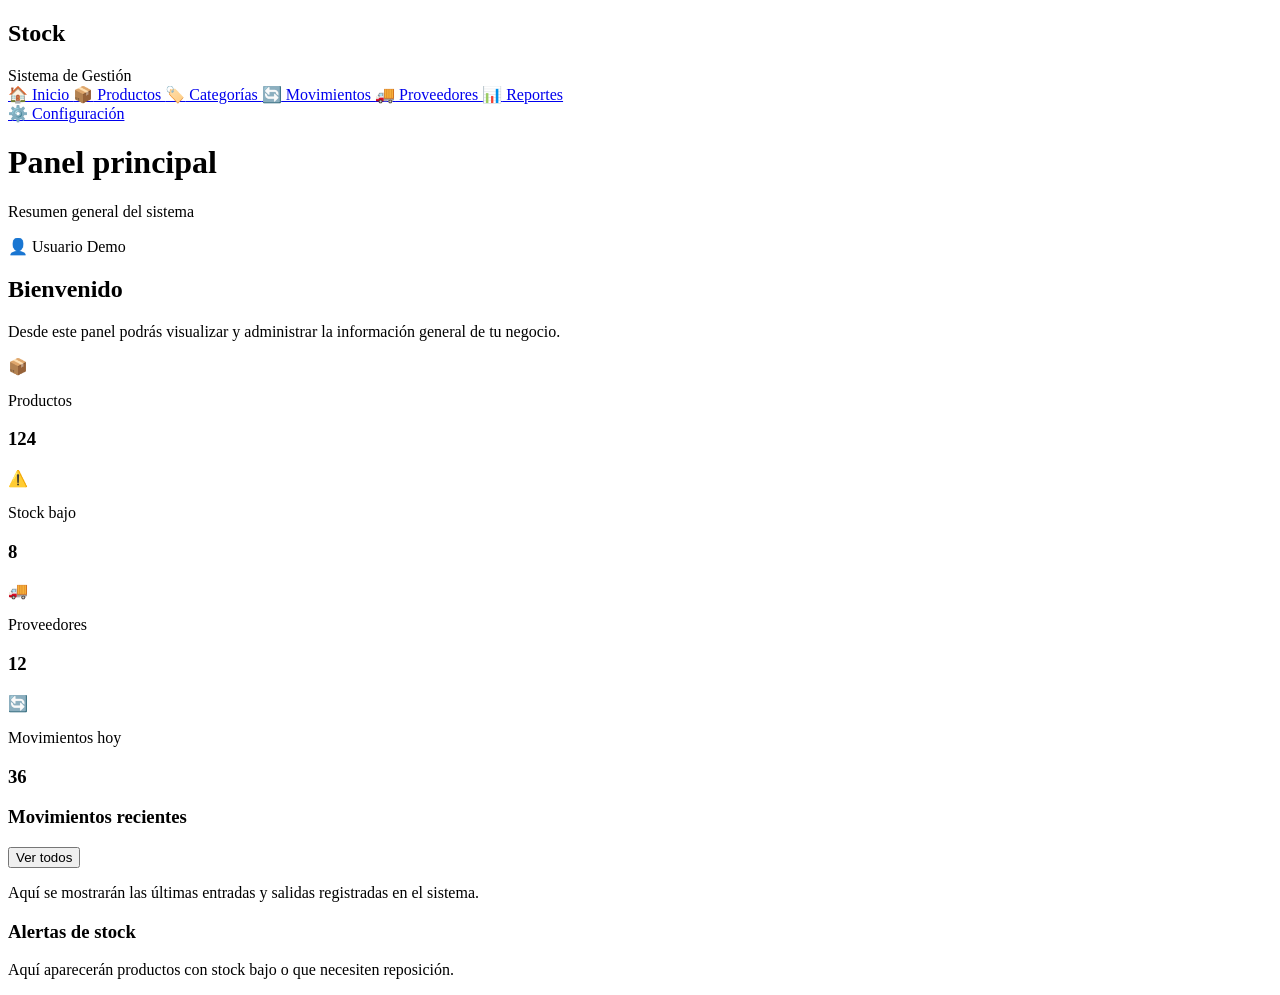
==== index.html @ a705c0dd "feat: crear estructura y dashboard de stock" ====
<!DOCTYPE html>
<html lang="es">
<head>
    <meta charset="UTF-8">
    <meta name="viewport" content="width=device-width, initial-scale=1.0">

    <title>Sistema de Stock | Demo</title>

    <link rel="stylesheet" href="css/styles.css">
</head>

<body>

    <div class="app">

        <!-- MENÚ LATERAL -->
        <aside class="sidebar">

            <div class="sidebar-logo">
                <h2>Stock</h2>
                <span>Sistema de Gestión</span>
            </div>

            <nav class="sidebar-menu">

                <a href="#" class="menu-item active">
                    <span>🏠</span>
                    Inicio
                </a>

                <a href="pages/productos.html" class="menu-item">
                    <span>📦</span>
                    Productos
                </a>

                <a href="pages/categorias.html" class="menu-item">
                    <span>🏷️</span>
                    Categorías
                </a>

                <a href="pages/movimientos.html" class="menu-item">
                    <span>🔄</span>
                    Movimientos
                </a>

                <a href="pages/proveedores.html" class="menu-item">
                    <span>🚚</span>
                    Proveedores
                </a>

                <a href="pages/reportes.html" class="menu-item">
                    <span>📊</span>
                    Reportes
                </a>

            </nav>

            <div class="sidebar-footer">

                <a href="pages/configuracion.html" class="menu-item">
                    <span>⚙️</span>
                    Configuración
                </a>

            </div>

        </aside>


        <!-- CONTENIDO PRINCIPAL -->
        <main class="main-content">

            <!-- HEADER -->
            <header class="topbar">

                <div>
                    <h1>Panel principal</h1>
                    <p>Resumen general del sistema</p>
                </div>

                <div class="demo-user">
                    <span>👤</span>
                    Usuario Demo
                </div>

            </header>


            <!-- DASHBOARD -->
            <section class="dashboard">

                <div class="welcome">
                    <h2>Bienvenido</h2>
                    <p>
                        Desde este panel podrás visualizar y administrar
                        la información general de tu negocio.
                    </p>
                </div>


                <!-- TARJETAS -->
                <div class="stats">

                    <div class="stat-card">
                        <span class="stat-icon">📦</span>

                        <div>
                            <p>Productos</p>
                            <h3>124</h3>
                        </div>
                    </div>


                    <div class="stat-card">
                        <span class="stat-icon">⚠️</span>

                        <div>
                            <p>Stock bajo</p>
                            <h3>8</h3>
                        </div>
                    </div>


                    <div class="stat-card">
                        <span class="stat-icon">🚚</span>

                        <div>
                            <p>Proveedores</p>
                            <h3>12</h3>
                        </div>
                    </div>


                    <div class="stat-card">
                        <span class="stat-icon">🔄</span>

                        <div>
                            <p>Movimientos hoy</p>
                            <h3>36</h3>
                        </div>
                    </div>

                </div>


                <!-- CONTENIDO INFERIOR -->
                <div class="dashboard-grid">

                    <div class="panel">

                        <div class="panel-header">
                            <h3>Movimientos recientes</h3>
                            <button>Ver todos</button>
                        </div>

                        <p class="placeholder">
                            Aquí se mostrarán las últimas entradas y salidas
                            registradas en el sistema.
                        </p>

                    </div>


                    <div class="panel">

                        <div class="panel-header">
                            <h3>Alertas de stock</h3>
                        </div>

                        <p class="placeholder">
                            Aquí aparecerán productos con stock bajo
                            o que necesiten reposición.
                        </p>

                    </div>

                </div>

            </section>

        </main>

    </div>

    <script src="js/app.js"></script>

</body>
</html>
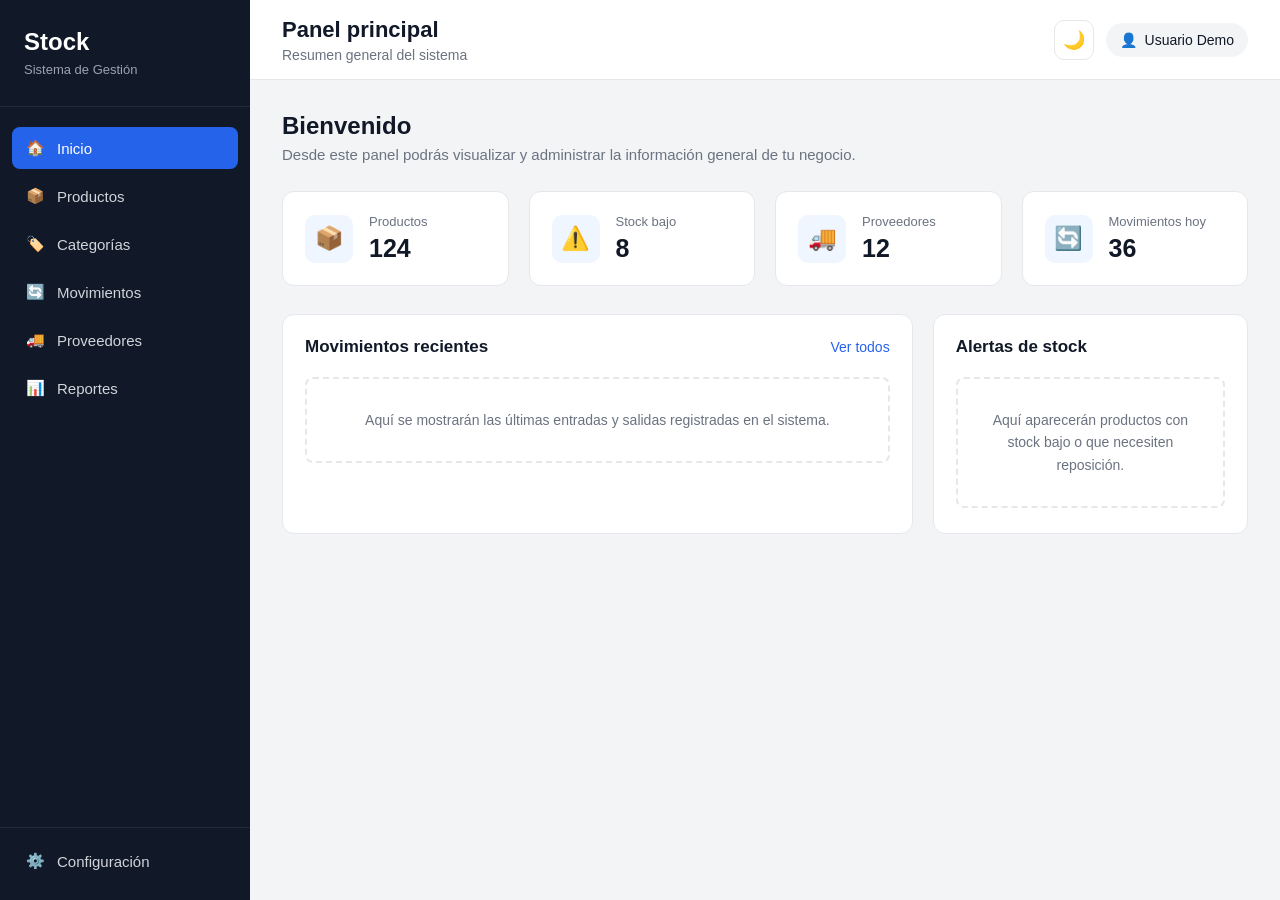
==== commit 1b9f1c6d: "feat:crear dashboard y vista inicial de productos" ====
--- a/index.html
+++ b/index.html
@@ -77,11 +77,20 @@
                     <h1>Panel principal</h1>
                     <p>Resumen general del sistema</p>
                 </div>
+                
+                <div class="topbar-actions">
+
+                <button id="theme-toggle" class="theme-toggle" title="Cambiar tema">
+                    🌙
+                </button>
 
                 <div class="demo-user">
                     <span>👤</span>
                     Usuario Demo
                 </div>
+
+                </div>
+
 
             </header>
 
--- a/css/styles.css
+++ b/css/styles.css
@@ -0,0 +1,732 @@
+/* ==============================
+   CONFIGURACIÓN GENERAL
+================================= */
+
+* {
+    margin: 0;
+    padding: 0;
+    box-sizing: border-box;
+}
+
+:root {
+    --sidebar-bg: #111827;
+    --sidebar-hover: #1f2937;
+    --sidebar-active: #2563eb;
+
+    --background: #f3f4f6;
+    --surface: #ffffff;
+
+    --text-primary: #111827;
+    --text-secondary: #6b7280;
+
+    --border: #e5e7eb;
+
+    --primary: #2563eb;
+    --primary-hover: #1d4ed8;
+
+    --radius: 12px;
+}
+
+body {
+    font-family: Arial, Helvetica, sans-serif;
+    background: var(--background);
+    color: var(--text-primary);
+}
+
+button,
+a {
+    font-family: inherit;
+}
+
+a {
+    text-decoration: none;
+}
+
+
+/* ==============================
+   ESTRUCTURA PRINCIPAL
+================================= */
+
+.app {
+    display: flex;
+    min-height: 100vh;
+}
+
+
+/* ==============================
+   SIDEBAR
+================================= */
+
+.sidebar {
+    width: 250px;
+    min-height: 100vh;
+
+    background: var(--sidebar-bg);
+    color: white;
+
+    display: flex;
+    flex-direction: column;
+
+    position: fixed;
+    top: 0;
+    left: 0;
+}
+
+.sidebar-logo {
+    padding: 28px 24px;
+    border-bottom: 1px solid rgba(255,255,255,0.08);
+}
+
+.sidebar-logo h2 {
+    font-size: 24px;
+    margin-bottom: 4px;
+}
+
+.sidebar-logo span {
+    font-size: 13px;
+    color: #9ca3af;
+}
+
+
+/* ==============================
+   MENÚ
+================================= */
+
+.sidebar-menu {
+    padding: 20px 12px;
+    flex: 1;
+}
+
+.menu-item {
+    display: flex;
+    align-items: center;
+    gap: 12px;
+
+    color: #d1d5db;
+
+    padding: 12px 14px;
+    margin-bottom: 6px;
+
+    border-radius: 8px;
+
+    font-size: 15px;
+
+    transition: 0.2s ease;
+}
+
+.menu-item:hover {
+    background: var(--sidebar-hover);
+    color: white;
+}
+
+.menu-item.active {
+    background: var(--sidebar-active);
+    color: white;
+}
+
+.sidebar-footer {
+    padding: 12px;
+    border-top: 1px solid rgba(255,255,255,0.08);
+}
+
+
+/* ==============================
+   CONTENIDO PRINCIPAL
+================================= */
+
+.main-content {
+    margin-left: 250px;
+    width: calc(100% - 250px);
+    min-height: 100vh;
+}
+
+
+/* ==============================
+   TOPBAR
+================================= */
+
+.topbar {
+    background: var(--surface);
+
+    min-height: 80px;
+
+    display: flex;
+    align-items: center;
+    justify-content: space-between;
+
+    padding: 16px 32px;
+
+    border-bottom: 1px solid var(--border);
+}
+
+.topbar h1 {
+    font-size: 22px;
+    margin-bottom: 4px;
+}
+
+.topbar p {
+    color: var(--text-secondary);
+    font-size: 14px;
+}
+
+.demo-user {
+    display: flex;
+    align-items: center;
+    gap: 8px;
+
+    padding: 9px 14px;
+
+    background: var(--background);
+
+    border-radius: 20px;
+
+    font-size: 14px;
+}
+
+
+/* ==============================
+   DASHBOARD
+================================= */
+
+.dashboard {
+    padding: 32px;
+}
+
+.welcome {
+    margin-bottom: 28px;
+}
+
+.welcome h2 {
+    font-size: 24px;
+    margin-bottom: 6px;
+}
+
+.welcome p {
+    color: var(--text-secondary);
+    font-size: 15px;
+}
+
+
+/* ==============================
+   TARJETAS ESTADÍSTICAS
+================================= */
+
+.stats {
+    display: grid;
+
+    grid-template-columns:
+        repeat(4, minmax(180px, 1fr));
+
+    gap: 20px;
+
+    margin-bottom: 28px;
+}
+
+.stat-card {
+    background: var(--surface);
+
+    border: 1px solid var(--border);
+
+    border-radius: var(--radius);
+
+    padding: 22px;
+
+    display: flex;
+    align-items: center;
+
+    gap: 16px;
+
+    transition: 0.2s ease;
+}
+
+.stat-card:hover {
+    transform: translateY(-2px);
+
+    box-shadow:
+        0 8px 20px rgba(0,0,0,0.06);
+}
+
+.stat-icon {
+    width: 48px;
+    height: 48px;
+
+    display: flex;
+    align-items: center;
+    justify-content: center;
+
+    background: #eff6ff;
+
+    border-radius: 10px;
+
+    font-size: 23px;
+}
+
+.stat-card p {
+    color: var(--text-secondary);
+
+    font-size: 13px;
+
+    margin-bottom: 5px;
+}
+
+.stat-card h3 {
+    font-size: 25px;
+}
+
+
+/* ==============================
+   PANELES
+================================= */
+
+.dashboard-grid {
+    display: grid;
+
+    grid-template-columns:
+        2fr 1fr;
+
+    gap: 20px;
+}
+
+.panel {
+    background: var(--surface);
+
+    border: 1px solid var(--border);
+
+    border-radius: var(--radius);
+
+    padding: 22px;
+
+    min-height: 220px;
+}
+
+.panel-header {
+    display: flex;
+    justify-content: space-between;
+    align-items: center;
+
+    margin-bottom: 20px;
+}
+
+.panel-header h3 {
+    font-size: 17px;
+}
+
+.panel-header button {
+    border: none;
+
+    background: transparent;
+
+    color: var(--primary);
+
+    cursor: pointer;
+
+    font-size: 14px;
+}
+
+.panel-header button:hover {
+    color: var(--primary-hover);
+}
+
+.placeholder {
+    color: var(--text-secondary);
+
+    font-size: 14px;
+
+    line-height: 1.6;
+
+    padding: 30px;
+
+    text-align: center;
+
+    border: 2px dashed var(--border);
+
+    border-radius: 8px;
+}
+
+/* ==============================
+   MODO OSCURO
+================================= */
+
+body.dark-mode {
+    --background: #0f172a;
+    --surface: #1e293b;
+
+    --text-primary: #f8fafc;
+    --text-secondary: #94a3b8;
+
+    --border: #334155;
+
+    --sidebar-bg: #020617;
+    --sidebar-hover: #1e293b;
+    --sidebar-active: #2563eb;
+}
+
+/* ==============================
+   ACCIONES TOPBAR
+================================= */
+
+.topbar-actions {
+    display: flex;
+    align-items: center;
+    gap: 12px;
+}
+
+.theme-toggle {
+    width: 40px;
+    height: 40px;
+
+    display: flex;
+    align-items: center;
+    justify-content: center;
+
+    border: 1px solid var(--border);
+    border-radius: 10px;
+
+    background: var(--surface);
+    color: var(--text-primary);
+
+    font-size: 18px;
+
+    cursor: pointer;
+
+    transition: 0.2s ease;
+}
+
+.theme-toggle:hover {
+    background: var(--background);
+    transform: translateY(-1px);
+}
+
+
+/* Transición entre temas */
+
+body,
+.topbar,
+.stat-card,
+.panel,
+.demo-user,
+.theme-toggle {
+    transition:
+        background-color 0.25s ease,
+        color 0.25s ease,
+        border-color 0.25s ease;
+}
+
+
+/* Ajustes específicos modo oscuro */
+
+body.dark-mode .stat-icon {
+    background: #334155;
+}
+
+body.dark-mode .demo-user {
+    background: #334155;
+}
+
+body.dark-mode .placeholder {
+    background: rgba(15, 23, 42, 0.25);
+}
+
+/* ==============================
+   RESPONSIVE
+================================= */
+
+@media (max-width: 1100px) {
+
+    .stats {
+        grid-template-columns:
+            repeat(2, 1fr);
+    }
+
+}
+
+@media (max-width: 750px) {
+
+    .sidebar {
+        width: 75px;
+    }
+
+    .sidebar-logo span,
+    .menu-item:not(.active) {
+        font-size: 0;
+    }
+
+    .sidebar-logo h2 {
+        font-size: 16px;
+    }
+
+    .main-content {
+        margin-left: 75px;
+        width: calc(100% - 75px);
+    }
+
+    .stats {
+        grid-template-columns: 1fr;
+    }
+
+    .dashboard-grid {
+        grid-template-columns: 1fr;
+    }
+
+    .dashboard {
+        padding: 20px;
+    }
+
+    .topbar {
+        padding: 16px 20px;
+    }
+}
+
+/* ==============================
+   CONTENIDO DE PÁGINAS
+================================= */
+
+.page-content {
+    padding: 32px;
+}
+
+.page-header {
+    display: flex;
+    justify-content: space-between;
+    align-items: center;
+    gap: 20px;
+
+    margin-bottom: 24px;
+}
+
+.page-header h2 {
+    font-size: 22px;
+    margin-bottom: 5px;
+}
+
+.page-header p {
+    color: var(--text-secondary);
+    font-size: 14px;
+}
+
+
+/* ==============================
+   BOTONES
+================================= */
+
+.primary-button {
+    background: var(--primary);
+    color: white;
+
+    border: none;
+    border-radius: 8px;
+
+    padding: 11px 18px;
+
+    font-size: 14px;
+    font-weight: 600;
+
+    cursor: pointer;
+
+    transition: 0.2s ease;
+}
+
+.primary-button:hover {
+    background: var(--primary-hover);
+}
+
+
+/* ==============================
+   BÚSQUEDA Y FILTROS
+================================= */
+
+.toolbar {
+    display: flex;
+    gap: 12px;
+    flex-wrap: wrap;
+
+    background: var(--surface);
+
+    border: 1px solid var(--border);
+    border-radius: var(--radius);
+
+    padding: 16px;
+
+    margin-bottom: 18px;
+}
+
+.search-box {
+    flex: 1;
+
+    min-width: 240px;
+
+    display: flex;
+    align-items: center;
+
+    gap: 10px;
+
+    border: 1px solid var(--border);
+    border-radius: 8px;
+
+    padding: 0 12px;
+
+    background: var(--background);
+}
+
+.search-box input {
+    width: 100%;
+
+    border: none;
+    outline: none;
+
+    background: transparent;
+    color: var(--text-primary);
+
+    padding: 10px 0;
+}
+
+.toolbar select {
+    border: 1px solid var(--border);
+    border-radius: 8px;
+
+    padding: 10px 12px;
+
+    background: var(--background);
+    color: var(--text-primary);
+
+    outline: none;
+}
+
+
+/* ==============================
+   TABLAS
+================================= */
+
+.table-container {
+    background: var(--surface);
+
+    border: 1px solid var(--border);
+    border-radius: var(--radius);
+
+    overflow-x: auto;
+}
+
+.data-table {
+    width: 100%;
+
+    border-collapse: collapse;
+
+    min-width: 750px;
+}
+
+.data-table th {
+    text-align: left;
+
+    padding: 14px 18px;
+
+    color: var(--text-secondary);
+
+    font-size: 12px;
+    font-weight: 600;
+
+    border-bottom: 1px solid var(--border);
+}
+
+.data-table td {
+    padding: 16px 18px;
+
+    font-size: 14px;
+
+    border-bottom: 1px solid var(--border);
+}
+
+.data-table tbody tr:last-child td {
+    border-bottom: none;
+}
+
+.data-table tbody tr:hover {
+    background: var(--background);
+}
+
+
+/* ==============================
+   ESTADOS
+================================= */
+
+.status {
+    display: inline-block;
+
+    padding: 5px 9px;
+
+    border-radius: 20px;
+
+    font-size: 12px;
+    font-weight: 600;
+}
+
+.status.normal {
+    background: #dcfce7;
+    color: #166534;
+}
+
+.status.warning {
+    background: #fef3c7;
+    color: #92400e;
+}
+
+.status.danger {
+    background: #fee2e2;
+    color: #991b1b;
+}
+
+
+/* ==============================
+   ACCIONES TABLA
+================================= */
+
+.table-action {
+    border: none;
+
+    background: transparent;
+    color: var(--text-primary);
+
+    cursor: pointer;
+
+    font-size: 20px;
+
+    padding: 4px 8px;
+
+    border-radius: 6px;
+}
+
+.table-action:hover {
+    background: var(--background);
+}
+
+
+/* ==============================
+   INDICADOR DEMO
+================================= */
+
+.demo-note {
+    margin-top: 14px;
+
+    text-align: right;
+
+    color: var(--text-secondary);
+
+    font-size: 12px;
+}
+
+
+/* ==============================
+   RESPONSIVE PÁGINAS
+================================= */
+
+@media (max-width: 750px) {
+
+    .page-content {
+        padding: 20px;
+    }
+
+    .page-header {
+        align-items: flex-start;
+        flex-direction: column;
+    }
+
+}
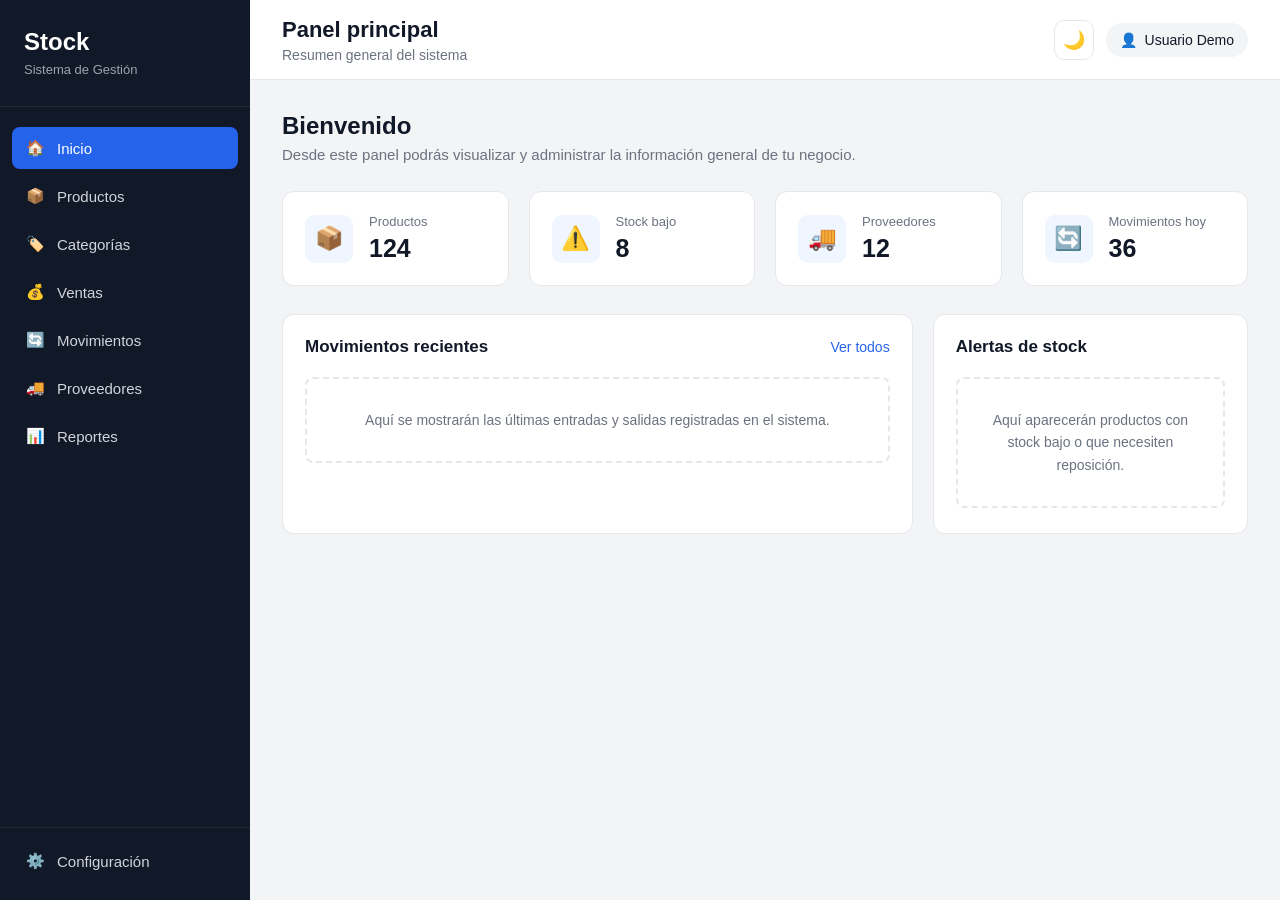
==== commit cbcedd76: "fix: mantener opcion de ventas visible en todas las vistas" ====
--- a/index.html
+++ b/index.html
@@ -36,6 +36,11 @@
                 <a href="pages/categorias.html" class="menu-item">
                     <span>🏷️</span>
                     Categorías
+                </a>
+
+                <a href="pages/ventas.html" class="menu-item">
+                    <span>💰</span>
+                    Ventas
                 </a>
 
                 <a href="pages/movimientos.html" class="menu-item">
--- a/css/styles.css
+++ b/css/styles.css
@@ -729,4 +729,183 @@
         flex-direction: column;
     }
 
+}
+
+/* ==============================
+   VENTAS
+================================= */
+
+.sales-layout {
+    display: grid;
+
+    grid-template-columns:
+        minmax(0, 1.4fr)
+        minmax(320px, 1fr);
+
+    gap: 20px;
+}
+
+.sale-search {
+    margin-bottom: 18px;
+}
+
+.sale-products {
+    display: flex;
+    flex-direction: column;
+
+    gap: 10px;
+}
+
+.sale-product {
+    width: 100%;
+
+    display: flex;
+    justify-content: space-between;
+    align-items: center;
+
+    padding: 14px;
+
+    border: 1px solid var(--border);
+    border-radius: 8px;
+
+    background: var(--background);
+    color: var(--text-primary);
+
+    cursor: pointer;
+
+    text-align: left;
+
+    transition: 0.2s ease;
+}
+
+.sale-product:hover {
+    border-color: var(--primary);
+    transform: translateY(-1px);
+}
+
+.sale-product div {
+    display: flex;
+    flex-direction: column;
+
+    gap: 4px;
+}
+
+.sale-product span {
+    color: var(--text-secondary);
+    font-size: 12px;
+}
+
+
+/* CARRITO */
+
+.sale-cart {
+    display: flex;
+    flex-direction: column;
+
+    gap: 10px;
+
+    margin-bottom: 20px;
+}
+
+.cart-item {
+    display: flex;
+    justify-content: space-between;
+    align-items: center;
+
+    padding: 12px 0;
+
+    border-bottom: 1px solid var(--border);
+}
+
+.cart-item div {
+    display: flex;
+    flex-direction: column;
+
+    gap: 4px;
+}
+
+.cart-item span {
+    color: var(--text-secondary);
+    font-size: 12px;
+}
+
+
+/* TOTAL */
+
+.sale-total {
+    display: flex;
+    justify-content: space-between;
+    align-items: center;
+
+    padding: 18px 0;
+
+    border-top: 2px solid var(--border);
+
+    font-size: 18px;
+}
+
+.sale-total strong {
+    font-size: 25px;
+}
+
+
+/* MEDIOS DE PAGO */
+
+.payment-section {
+    margin-top: 10px;
+}
+
+.payment-section label {
+    display: block;
+
+    margin-bottom: 10px;
+
+    color: var(--text-secondary);
+
+    font-size: 13px;
+}
+
+.payment-options {
+    display: grid;
+
+    grid-template-columns:
+        repeat(2, 1fr);
+
+    gap: 8px;
+
+    margin-bottom: 18px;
+}
+
+.payment-options button {
+    padding: 11px;
+
+    border: 1px solid var(--border);
+    border-radius: 8px;
+
+    background: var(--background);
+    color: var(--text-primary);
+
+    cursor: pointer;
+
+    transition: 0.2s ease;
+}
+
+.payment-options button:hover {
+    border-color: var(--primary);
+    background: var(--surface);
+}
+
+.confirm-sale {
+    width: 100%;
+}
+
+
+/* RESPONSIVE */
+
+@media (max-width: 900px) {
+
+    .sales-layout {
+        grid-template-columns: 1fr;
+    }
+
 }
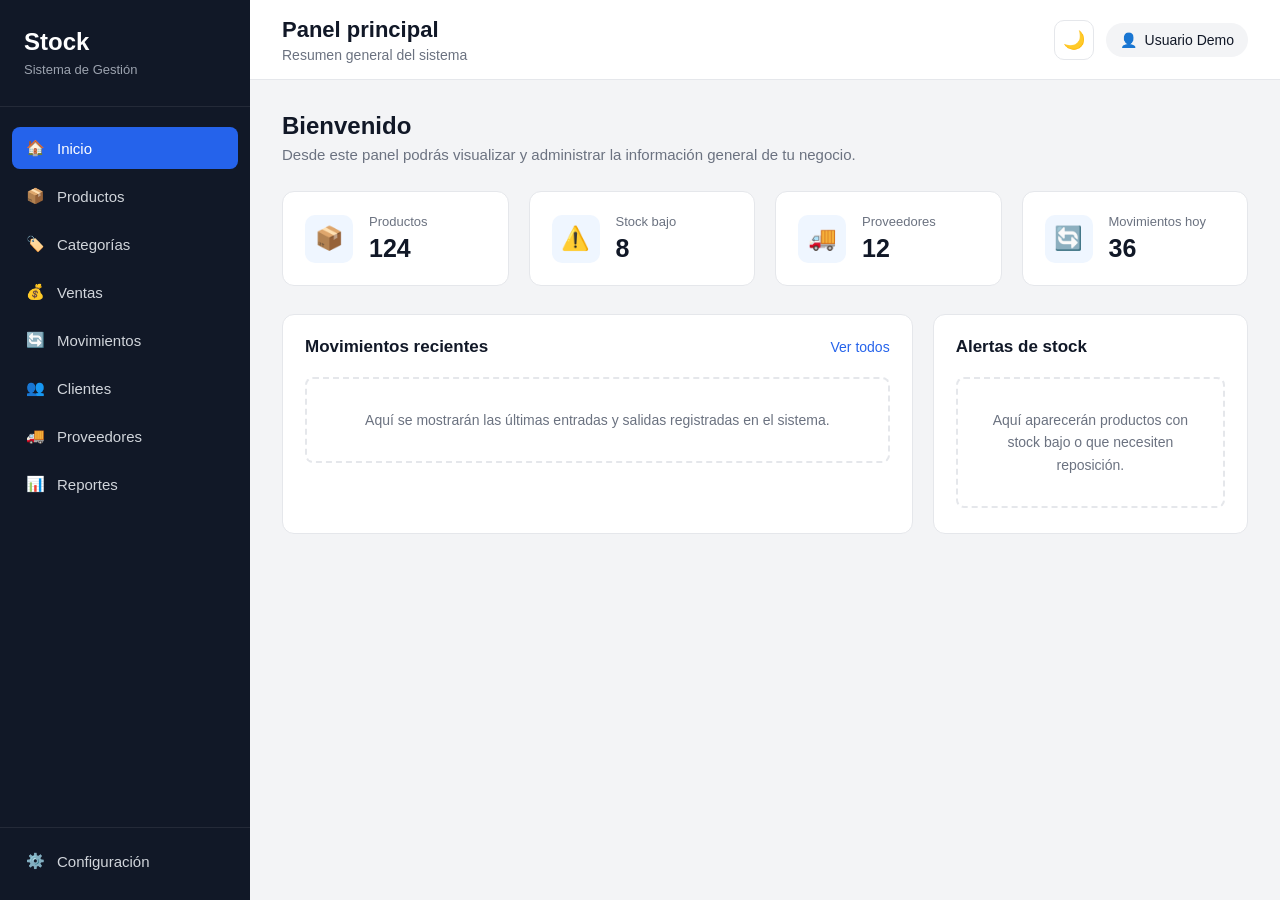
==== commit 1528ce52: "feat: agregar vista de clientes y actualizar navegacion" ====
--- a/index.html
+++ b/index.html
@@ -46,6 +46,11 @@
                 <a href="pages/movimientos.html" class="menu-item">
                     <span>🔄</span>
                     Movimientos
+                </a>
+
+                <a href="pages/clientes.html" class="menu-item">
+                    <span>👥</span>
+                    Clientes
                 </a>
 
                 <a href="pages/proveedores.html" class="menu-item">
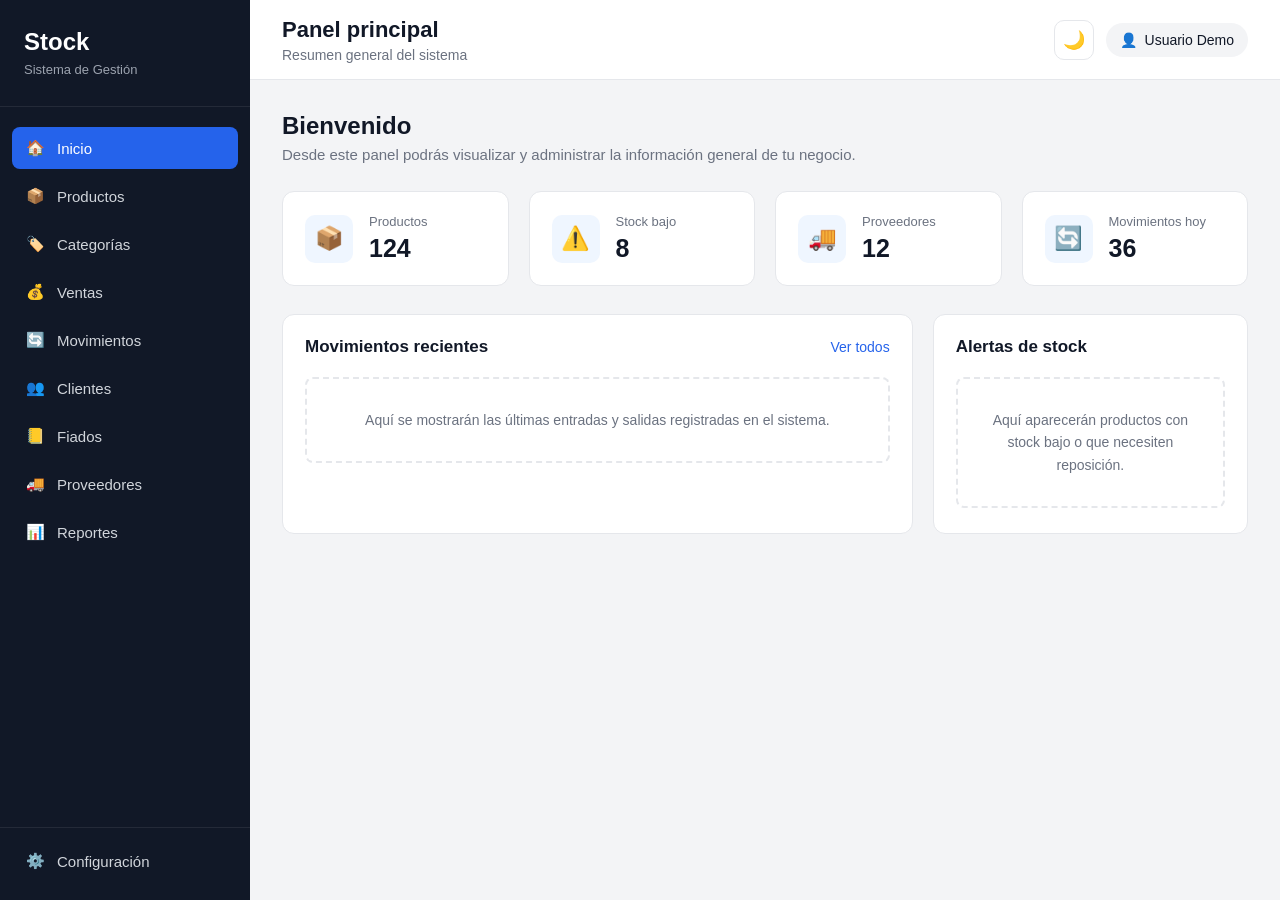
==== commit 1d7c5b19: "feat: agregar vista de fiados y actualizar navegacion" ====
--- a/index.html
+++ b/index.html
@@ -51,6 +51,11 @@
                 <a href="pages/clientes.html" class="menu-item">
                     <span>👥</span>
                     Clientes
+                </a>
+
+                <a href="pages/fiados.html" class="menu-item">
+                    <span>📒</span>
+                    Fiados
                 </a>
 
                 <a href="pages/proveedores.html" class="menu-item">
--- a/css/styles.css
+++ b/css/styles.css
@@ -908,4 +908,188 @@
         grid-template-columns: 1fr;
     }
 
+}
+/* ==============================
+   FIADOS
+================================= */
+
+.debt-summary {
+    display: grid;
+
+    grid-template-columns:
+        repeat(2, minmax(200px, 280px));
+
+    gap: 16px;
+
+    margin-bottom: 20px;
+}
+
+
+.fiado-layout {
+    display: grid;
+
+    grid-template-columns:
+        minmax(280px, 0.8fr)
+        minmax(450px, 1.5fr);
+
+    gap: 20px;
+}
+
+
+.fiado-search {
+    margin-bottom: 16px;
+}
+
+
+/* CLIENTES */
+
+.debt-client {
+    display: flex;
+    justify-content: space-between;
+    align-items: center;
+
+    padding: 14px;
+
+    margin-bottom: 8px;
+
+    border: 1px solid var(--border);
+    border-radius: 8px;
+
+    background: var(--background);
+
+    cursor: pointer;
+
+    transition: 0.2s ease;
+}
+
+.debt-client:hover {
+    border-color: var(--primary);
+}
+
+.debt-client div {
+    display: flex;
+    flex-direction: column;
+
+    gap: 4px;
+}
+
+.debt-client span {
+    color: var(--text-secondary);
+
+    font-size: 12px;
+}
+
+.active-client {
+    border-color: var(--primary);
+}
+
+
+/* DETALLE DE DEUDA */
+
+.client-debt-header {
+    display: flex;
+    justify-content: space-between;
+    align-items: flex-start;
+
+    padding-bottom: 18px;
+
+    border-bottom: 1px solid var(--border);
+}
+
+.client-code {
+    color: var(--text-secondary);
+
+    font-size: 12px;
+}
+
+.client-debt-header h3 {
+    margin-top: 4px;
+}
+
+
+.current-debt {
+    display: flex;
+    flex-direction: column;
+
+    text-align: right;
+
+    gap: 4px;
+}
+
+.current-debt span {
+    color: var(--text-secondary);
+
+    font-size: 12px;
+}
+
+.current-debt strong {
+    font-size: 22px;
+}
+
+
+/* HISTORIAL */
+
+.debt-history {
+    margin-top: 20px;
+}
+
+.history-header,
+.history-row {
+    display: grid;
+
+    grid-template-columns:
+        130px 1fr 110px;
+
+    gap: 12px;
+
+    padding: 12px 8px;
+}
+
+.history-header {
+    color: var(--text-secondary);
+
+    font-size: 12px;
+
+    border-bottom: 1px solid var(--border);
+}
+
+.history-row {
+    font-size: 14px;
+
+    border-bottom: 1px solid var(--border);
+}
+
+.history-row strong {
+    text-align: right;
+}
+
+
+.debt-add {
+    color: #dc2626;
+}
+
+.debt-payment {
+    color: #16a34a;
+}
+
+
+.debt-button {
+    margin-top: 20px;
+
+    width: 100%;
+}
+
+
+/* RESPONSIVE */
+
+@media (max-width: 900px) {
+
+    .fiado-layout {
+        grid-template-columns: 1fr;
+    }
+
+    .debt-summary {
+        grid-template-columns: 1fr;
+    }
+
 }
